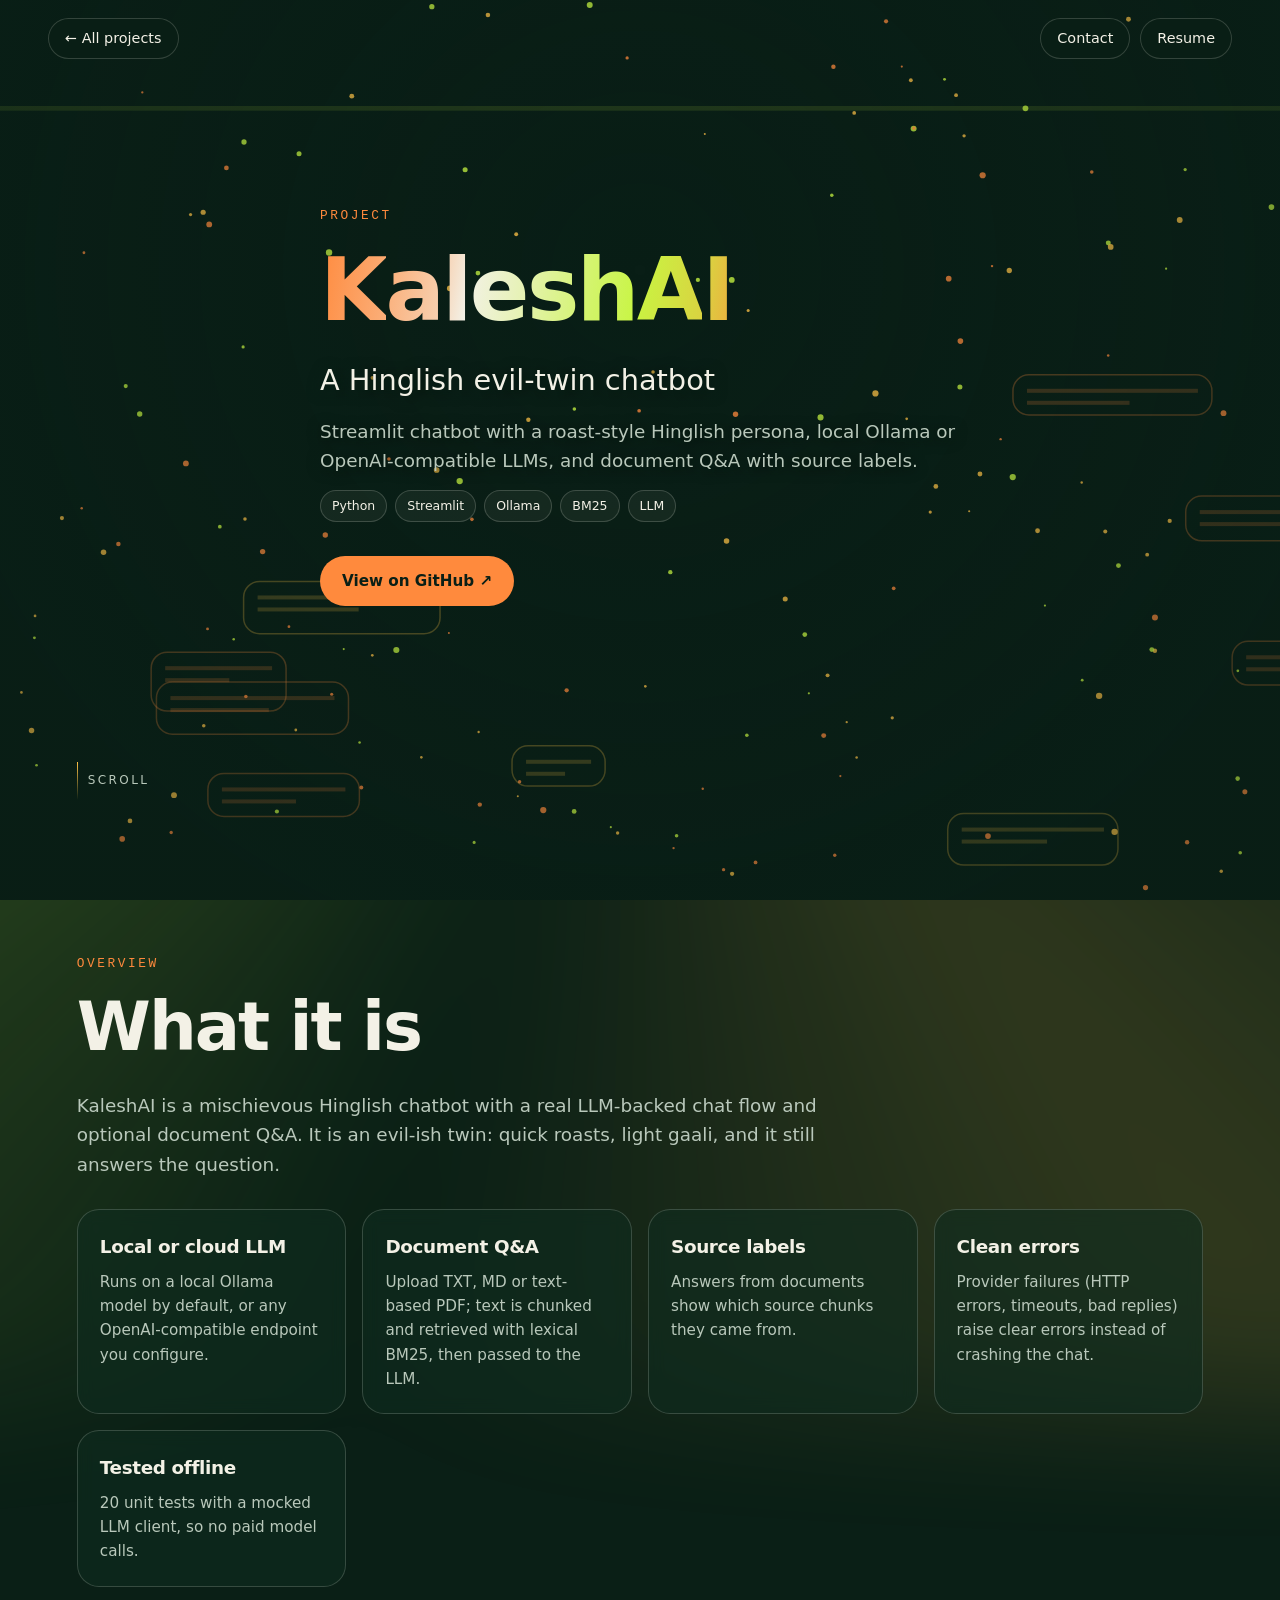
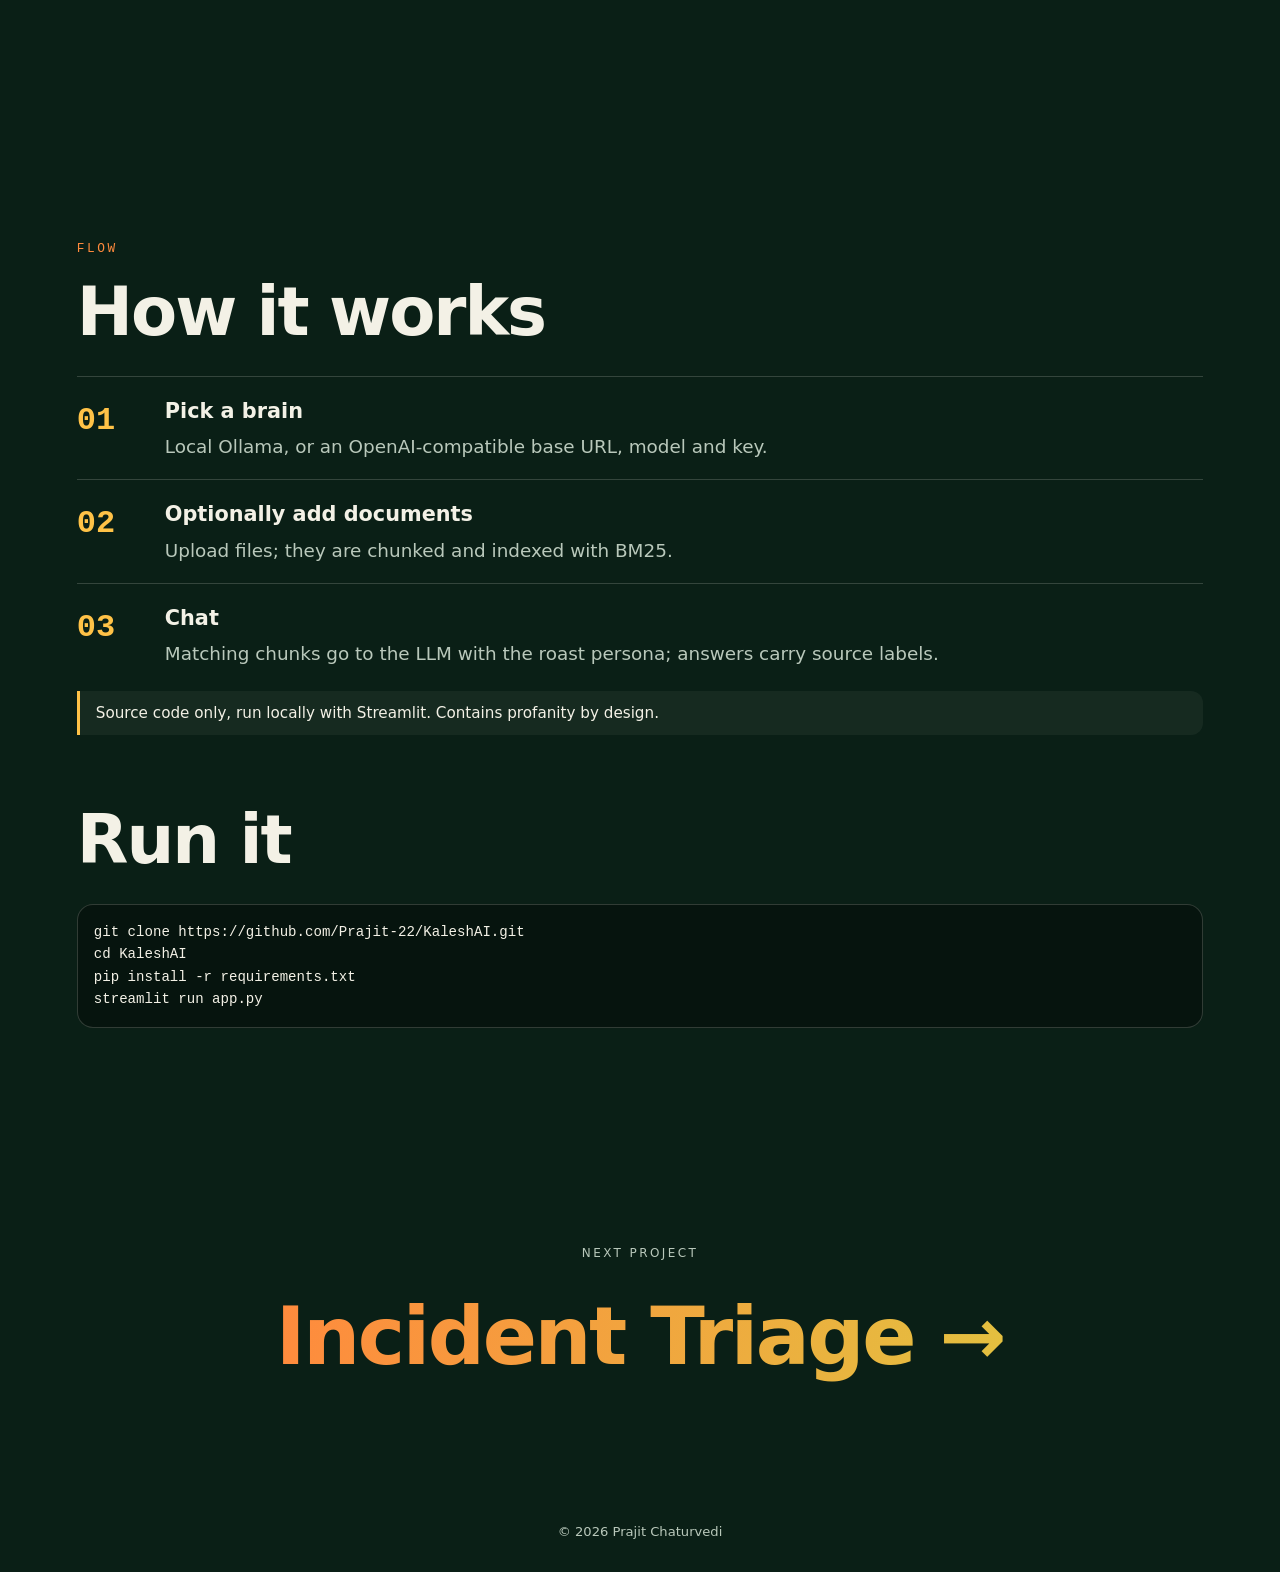
==== projects/kalesh.html @ 4cb47684 "Add portfolio site" ====
<!doctype html>
<html lang="en"><head><meta charset="utf-8"><meta name="viewport" content="width=device-width,initial-scale=1,viewport-fit=cover">
<title>KaleshAI · Prajit Chaturvedi</title><meta name="description" content="Streamlit chatbot with a roast-style Hinglish persona, local Ollama or OpenAI-compatible LLMs, and document Q&amp;A with source labels.">
<meta property="og:title" content="KaleshAI · Prajit Chaturvedi"><meta property="og:description" content="Streamlit chatbot with a roast-style Hinglish persona, local Ollama or OpenAI-compatible LLMs, and document Q&amp;A with source labels."><meta name="theme-color" content="#0a1f16">
<link rel="icon" href="data:image/svg+xml,%3Csvg xmlns='http://www.w3.org/2000/svg' viewBox='0 0 100 100'%3E%3Crect width='100' height='100' rx='24' fill='%230a1f16'/%3E%3Ctext x='50' y='68' font-size='56' font-family='sans-serif' font-weight='800' text-anchor='middle' fill='%23c8f542'%3EP%3C/text%3E%3C/svg%3E">
<link rel="stylesheet" href="../css/style.css"></head>
<body data-theme="kalesh"><canvas id="bg"></canvas><div class="conic"></div><div class="grain"></div><div class="progress"></div>
<a class="back" href="../index.html#projects">← All projects</a>
<div class="dnav"><a href="../index.html#contact">Contact</a><a href="../assets/Prajit-Chaturvedi-Resume.pdf" download="Prajit Chaturvedi Resume.pdf">Resume</a></div>
<section class="dhero"><div class="wrap"><div class="eyebrow">Project</div>
<h1 class="gs" data-split>KaleshAI</h1>
<p class="role" style="margin-top:20px;font-size:clamp(1.1rem,2.6vw,1.8rem);color:var(--fg)">A Hinglish evil-twin chatbot</p>
<p class="sub" style="max-width:640px;margin-top:14px">Streamlit chatbot with a roast-style Hinglish persona, local Ollama or OpenAI-compatible LLMs, and document Q&amp;A with source labels.</p>
<div class="chips"><span class="chip">Python</span><span class="chip">Streamlit</span><span class="chip">Ollama</span><span class="chip">BM25</span><span class="chip">LLM</span></div><div class="cta"><a class="btn primary" href="https://github.com/Prajit-22/KaleshAI" target="_blank" rel="noopener">View on GitHub ↗</a></div></div>
<div class="scrollhint"><i></i>scroll</div></section>
<section><div class="wrap"><div class="eyebrow reveal">Overview</div><h2 class="reveal">What it is</h2><p class="reveal" style="max-width:760px">KaleshAI is a mischievous Hinglish chatbot with a real LLM-backed chat flow and optional document Q&amp;A. It is an evil-ish twin: quick roasts, light gaali, and it still answers the question.</p>
<div class="facts"><div class="fact reveal" data-d="0.00"><h4>Local or cloud LLM</h4><p>Runs on a local Ollama model by default, or any OpenAI-compatible endpoint you configure.</p></div><div class="fact reveal" data-d="0.06"><h4>Document Q&amp;A</h4><p>Upload TXT, MD or text-based PDF; text is chunked and retrieved with lexical BM25, then passed to the LLM.</p></div><div class="fact reveal" data-d="0.12"><h4>Source labels</h4><p>Answers from documents show which source chunks they came from.</p></div><div class="fact reveal" data-d="0.18"><h4>Clean errors</h4><p>Provider failures (HTTP errors, timeouts, bad replies) raise clear errors instead of crashing the chat.</p></div><div class="fact reveal" data-d="0.24"><h4>Tested offline</h4><p>20 unit tests with a mocked LLM client, so no paid model calls.</p></div></div></div></section>
<section><div class="wrap"><div class="eyebrow reveal">Flow</div><h2 class="reveal">How it works</h2><div class="steps"><div class="step reveal"><div><h4>Pick a brain</h4><p>Local Ollama, or an OpenAI-compatible base URL, model and key.</p></div></div><div class="step reveal"><div><h4>Optionally add documents</h4><p>Upload files; they are chunked and indexed with BM25.</p></div></div><div class="step reveal"><div><h4>Chat</h4><p>Matching chunks go to the LLM with the roast persona; answers carry source labels.</p></div></div></div>
<div class="note reveal">Source code only, run locally with Streamlit. Contains profanity by design.</div><h2 class="reveal" style="margin-top:70px">Run it</h2><div class="demo reveal">git clone https://github.com/Prajit-22/KaleshAI.git
cd KaleshAI
pip install -r requirements.txt
streamlit run app.py</div></div></section>
<a class="nextp" href="triage.html"><small>Next project</small><b class="grad">Incident Triage →</b></a>
<footer>© <span id="yr"></span> Prajit Chaturvedi</footer>
<script src="../js/bg.js"></script><script src="../js/main.js"></script></body></html>
---- css/style.css ----
:root{--bg:#0a1f16;--fg:#f3f1e6;--mut:#b9c8bb;--a:#c8f542;--b:#f0d58a;--c:#6ee7a8;--line:rgba(243,241,230,.18);--card:rgba(15,45,32,.62);--accent:var(--a);--accent2:var(--b)}
*{box-sizing:border-box;margin:0;padding:0}
html{scroll-behavior:smooth;-webkit-text-size-adjust:100%}
body{background:var(--bg);color:var(--fg);font-family:Inter,ui-sans-serif,system-ui,-apple-system,"Segoe UI",Roboto,sans-serif;line-height:1.6;overflow-x:hidden}
a{color:inherit;text-decoration:none}
#bg{position:fixed;inset:0;width:100%;height:100%;z-index:-3;display:block}
.conic{position:fixed;left:50%;top:50%;width:150vmax;height:150vmax;margin:-75vmax 0 0 -75vmax;z-index:-4;opacity:.16;filter:blur(70px);will-change:transform;
 background:conic-gradient(from 0deg,var(--accent),transparent 25%,var(--accent2),transparent 55%,var(--c),transparent 80%,var(--accent))}
.grain{position:fixed;inset:0;z-index:-2;pointer-events:none;opacity:.5;background:radial-gradient(ellipse at 50% 30%,transparent 0,rgba(10,31,22,.55) 80%)}
.progress{position:fixed;top:0;left:0;height:3px;width:100%;transform-origin:0 50%;transform:scaleX(0);background:linear-gradient(90deg,var(--accent),var(--accent2));z-index:50}
nav{position:fixed;top:0;left:0;right:0;display:flex;justify-content:space-between;align-items:center;padding:18px clamp(18px,4vw,48px);z-index:40;backdrop-filter:blur(10px);background:linear-gradient(180deg,rgba(10,31,22,.7),transparent)}
nav .logo{font-weight:800;letter-spacing:-.02em}
nav .links{display:flex;gap:clamp(12px,2.2vw,28px);font-size:.9rem;color:var(--mut)}
nav .links a:hover{color:var(--fg)}
section{position:relative;padding:clamp(80px,14vh,160px) clamp(20px,6vw,96px)}
.wrap{max-width:1180px;margin:0 auto}
.eyebrow{font-family:ui-monospace,Menlo,Consolas,monospace;font-size:.8rem;letter-spacing:.2em;text-transform:uppercase;color:var(--accent);margin-bottom:18px}
h1,h2,h3{letter-spacing:-.03em;line-height:1.05}
h2{font-size:clamp(2rem,5.5vw,4.2rem);margin-bottom:28px}
p{color:var(--mut);font-size:clamp(1rem,1.5vw,1.15rem)}
.grad{background:linear-gradient(100deg,var(--accent),var(--c));-webkit-background-clip:text;background-clip:text;color:transparent;background-size:200% 100%}
.reveal{opacity:0;transform:translateY(40px);transition:opacity .9s cubic-bezier(.2,.7,.2,1),transform .9s cubic-bezier(.2,.7,.2,1)}
.reveal.in{opacity:1;transform:none}
.hero{min-height:100svh;display:flex;flex-direction:column;justify-content:center}
.hero h1{font-size:clamp(3rem,11.5vw,10rem);font-weight:900}
.hero h1 .ln{display:block;overflow:hidden;padding-bottom:.06em}
.hero h1 .ch{display:inline-block;transform:translateY(110%) rotate(8deg);animation:up 1s cubic-bezier(.2,.8,.2,1) forwards}
@keyframes up{to{transform:none}}
.hero .role{font-size:clamp(1.1rem,2.4vw,1.7rem);margin-top:22px;color:var(--fg)}
.hero .sub{max-width:620px;margin-top:14px}
.cta{display:flex;flex-wrap:wrap;gap:12px;margin-top:34px}
.btn{display:inline-flex;align-items:center;gap:8px;padding:13px 22px;border-radius:999px;border:1px solid var(--line);background:rgba(243,241,230,.05);font-weight:600;font-size:.95rem;transition:transform .25s,background .25s,border-color .25s;cursor:pointer;color:var(--fg);font-family:inherit}
.btn:hover{transform:translateY(-3px);border-color:var(--accent2);background:rgba(243,241,230,.12)}
.btn.primary{background:var(--accent);color:#0a1f16;border:0}
.scrollhint{position:absolute;bottom:28px;left:clamp(20px,6vw,96px);font-size:.75rem;letter-spacing:.2em;color:var(--mut);text-transform:uppercase;display:flex;gap:10px;align-items:center}
.scrollhint i{width:1px;height:38px;background:linear-gradient(var(--accent2),transparent);animation:drip 2s infinite}
@keyframes drip{0%{transform:scaleY(0);transform-origin:top}50%{transform:scaleY(1);transform-origin:top}51%{transform-origin:bottom}100%{transform:scaleY(0);transform-origin:bottom}}
.about-grid{display:grid;grid-template-columns:1.3fr 1fr;gap:clamp(24px,5vw,72px);align-items:start}
.about-grid p+p{margin-top:16px}
.stats{display:grid;grid-template-columns:1fr 1fr;gap:14px}
.stat{border:1px solid var(--line);background:var(--card);border-radius:20px;padding:22px;backdrop-filter:blur(8px)}
.stat b{display:block;font-size:2rem;letter-spacing:-.03em}
.stat span{font-size:.85rem;color:var(--mut)}
/* projects pinned */
.hpin{height:calc(var(--n,5)*85vh + 40vh);position:relative}
.hsticky{position:sticky;top:0;height:100vh;overflow:hidden;display:flex;flex-direction:column;justify-content:center}
.hhead{padding:0 clamp(20px,6vw,96px);margin-bottom:26px}
.hhead h2{margin-bottom:6px}
.htrack{display:flex;gap:24px;padding:0 clamp(20px,6vw,96px);will-change:transform}
.pcard{flex:0 0 min(78vw,520px);height:min(56vh,430px);border-radius:28px;border:1px solid var(--line);background:var(--card);backdrop-filter:blur(10px);padding:28px;display:flex;flex-direction:column;justify-content:space-between;position:relative;overflow:hidden;transition:border-color .3s,transform .3s}
.pcard:hover{border-color:var(--pc,var(--accent2));transform:translateY(-6px)}
.pcard::before{content:"";position:absolute;inset:-40%;background:radial-gradient(circle at 30% 20%,var(--pc,var(--accent)),transparent 45%);opacity:.22;transition:opacity .4s}
.pcard:hover::before{opacity:.45}
.pcard>*{position:relative}
.pcard .num{font-family:ui-monospace,monospace;color:var(--pc);font-size:.85rem}
.pcard h3{font-size:clamp(1.6rem,3vw,2.3rem);margin:8px 0 10px}
.pcard p{font-size:1rem}
.chips{display:flex;flex-wrap:wrap;gap:8px;margin-top:14px}
.chip{font-size:.78rem;padding:5px 11px;border-radius:999px;border:1px solid var(--line);color:var(--fg);background:rgba(243,241,230,.05)}
.pcard .open{font-weight:700;display:flex;align-items:center;gap:8px;margin-top:16px}
.more{margin-top:20px;padding:0 clamp(20px,6vw,96px);font-size:.9rem;color:var(--mut)}
.more a{color:var(--accent2);border-bottom:1px solid currentColor}
/* skills */
.skills{overflow:hidden;padding-left:0;padding-right:0}
.skills .wrap{padding:0 clamp(20px,6vw,96px)}
.mq{display:flex;gap:14px;width:max-content;margin:12px 0;will-change:transform}
.mq span{font-size:clamp(1.4rem,4.5vw,3.4rem);font-weight:800;letter-spacing:-.03em;padding:6px 26px;border:1px solid var(--line);border-radius:999px;white-space:nowrap;background:var(--card)}
.mq.alt span{color:transparent;-webkit-text-stroke:1px var(--fg)}
.skillgrid{display:grid;grid-template-columns:repeat(auto-fit,minmax(240px,1fr));gap:16px;margin-top:40px}
.sk{border:1px solid var(--line);border-radius:20px;padding:20px;background:var(--card);backdrop-filter:blur(8px)}
.sk h4{font-size:.8rem;letter-spacing:.15em;text-transform:uppercase;color:var(--accent2);margin-bottom:10px;font-family:ui-monospace,monospace}
.sk p{font-size:.95rem;color:var(--fg)}
/* timeline */
.tl{position:relative;padding-left:34px;margin-top:20px}
.tl .rail{position:absolute;left:6px;top:6px;bottom:6px;width:2px;background:var(--line)}
.tl .fill{position:absolute;left:6px;top:6px;width:2px;height:0;background:linear-gradient(var(--accent),var(--accent2))}
.job{position:relative;margin-bottom:46px}
.job::before{content:"";position:absolute;left:-34px;top:8px;width:14px;height:14px;border-radius:50%;background:var(--bg);border:2px solid var(--accent2);box-shadow:0 0 18px var(--accent2)}
.job .when{font-family:ui-monospace,monospace;font-size:.82rem;color:var(--accent2)}
.job h3{font-size:clamp(1.4rem,3vw,2.1rem);margin:4px 0}
.job ul{margin-top:12px;padding-left:18px;color:var(--mut)}
.job li{margin-bottom:8px;font-size:1.02rem}
.certs{display:grid;grid-template-columns:repeat(auto-fit,minmax(260px,1fr));gap:14px;margin-top:30px}
.cert{border:1px solid var(--line);border-radius:18px;padding:16px 18px;background:var(--card)}
.cert b{display:block;font-size:.98rem}.cert span{font-size:.82rem;color:var(--mut)}
/* contact */
.contact{text-align:center;min-height:90vh;display:flex;flex-direction:column;justify-content:center;align-items:center}
.contact .mail{font-size:clamp(1.3rem,5vw,3.6rem);font-weight:800;letter-spacing:-.03em;word-break:break-all;display:inline-block;transition:transform .2s}
.contact .row{display:flex;flex-wrap:wrap;gap:12px;justify-content:center;margin-top:30px}
footer{padding:30px;text-align:center;color:var(--mut);font-size:.82rem}
/* detail pages */
.dhero{min-height:92svh;display:flex;flex-direction:column;justify-content:center;padding-top:110px}
.dhero h1{font-size:clamp(2.6rem,9vw,7.5rem);font-weight:900}
.back{position:fixed;top:18px;left:clamp(18px,4vw,48px);z-index:45;font-size:.9rem;padding:8px 16px;border-radius:999px;border:1px solid var(--line);background:rgba(10,31,22,.92);backdrop-filter:blur(10px)}
.dnav{position:fixed;top:18px;right:clamp(18px,4vw,48px);z-index:45;display:flex;gap:10px}
.dnav a{font-size:.9rem;padding:8px 16px;border-radius:999px;border:1px solid var(--line);background:rgba(10,31,22,.92);backdrop-filter:blur(10px)}
.facts{display:grid;grid-template-columns:repeat(auto-fit,minmax(230px,1fr));gap:16px;margin-top:30px}
.fact{border:1px solid var(--line);border-radius:22px;padding:22px;background:var(--card);backdrop-filter:blur(8px)}
.fact h4{font-size:1.15rem;margin-bottom:8px;letter-spacing:-.02em}
.fact p{font-size:.95rem}
.steps{counter-reset:s;display:grid;gap:18px;margin-top:20px}
.step{display:grid;grid-template-columns:70px 1fr;gap:18px;align-items:start;border-top:1px solid var(--line);padding-top:18px}
.step::before{counter-increment:s;content:"0" counter(s);font-family:ui-monospace,monospace;font-size:2rem;color:var(--accent2);font-weight:700}
.step h4{font-size:1.3rem;margin-bottom:4px}
.note{border-left:3px solid var(--accent2);padding:10px 16px;background:rgba(243,241,230,.05);border-radius:0 12px 12px 0;margin-top:22px;font-size:.95rem;color:var(--fg)}
.nextp{display:block;text-align:center;padding:90px 20px}
.nextp small{display:block;color:var(--mut);letter-spacing:.2em;text-transform:uppercase;font-size:.75rem;margin-bottom:10px}
.nextp b{font-size:clamp(2rem,7vw,5rem);letter-spacing:-.03em}
.demo{margin-top:24px;font-family:ui-monospace,Menlo,monospace;font-size:.88rem;border:1px solid var(--line);border-radius:16px;padding:16px;background:rgba(0,0,0,.35);color:var(--fg);overflow:auto;white-space:pre}
@media(max-width:820px){
 nav .links{display:none}
 .about-grid{grid-template-columns:1fr}
 .hpin{height:auto}
 .hsticky{position:static;height:auto;overflow:visible}
 .htrack{flex-direction:column;transform:none!important}
 .pcard{flex:none;height:auto;min-height:300px;gap:18px}
 .step{grid-template-columns:48px 1fr}
 .dnav{display:none}
}
@media(prefers-reduced-motion:reduce){.reveal{opacity:1;transform:none;transition:none}.hero h1 .ch{animation:none;transform:none}.conic{display:none}}

.gs .ch{background:linear-gradient(100deg,var(--accent),var(--fg),var(--c),var(--accent));background-size:1000% 100%;-webkit-background-clip:text;background-clip:text;color:transparent}
.dhero h1{overflow-wrap:anywhere;font-size:clamp(2.4rem,8vw,6.5rem)}
.hero h1 .ln{white-space:nowrap}
@media(max-width:820px){.dhero h1 .ln{white-space:normal}.hero h1{font-size:clamp(2.6rem,15vw,5rem)}}
.stat b{font-size:clamp(1.4rem,5vw,2rem)}
.dhero p{text-shadow:0 2px 14px rgba(10,31,22,.95)}
.dhero h1{overflow-wrap:break-word;font-size:clamp(2.2rem,7vw,5.5rem)}.dhero h1 .ln{white-space:normal}
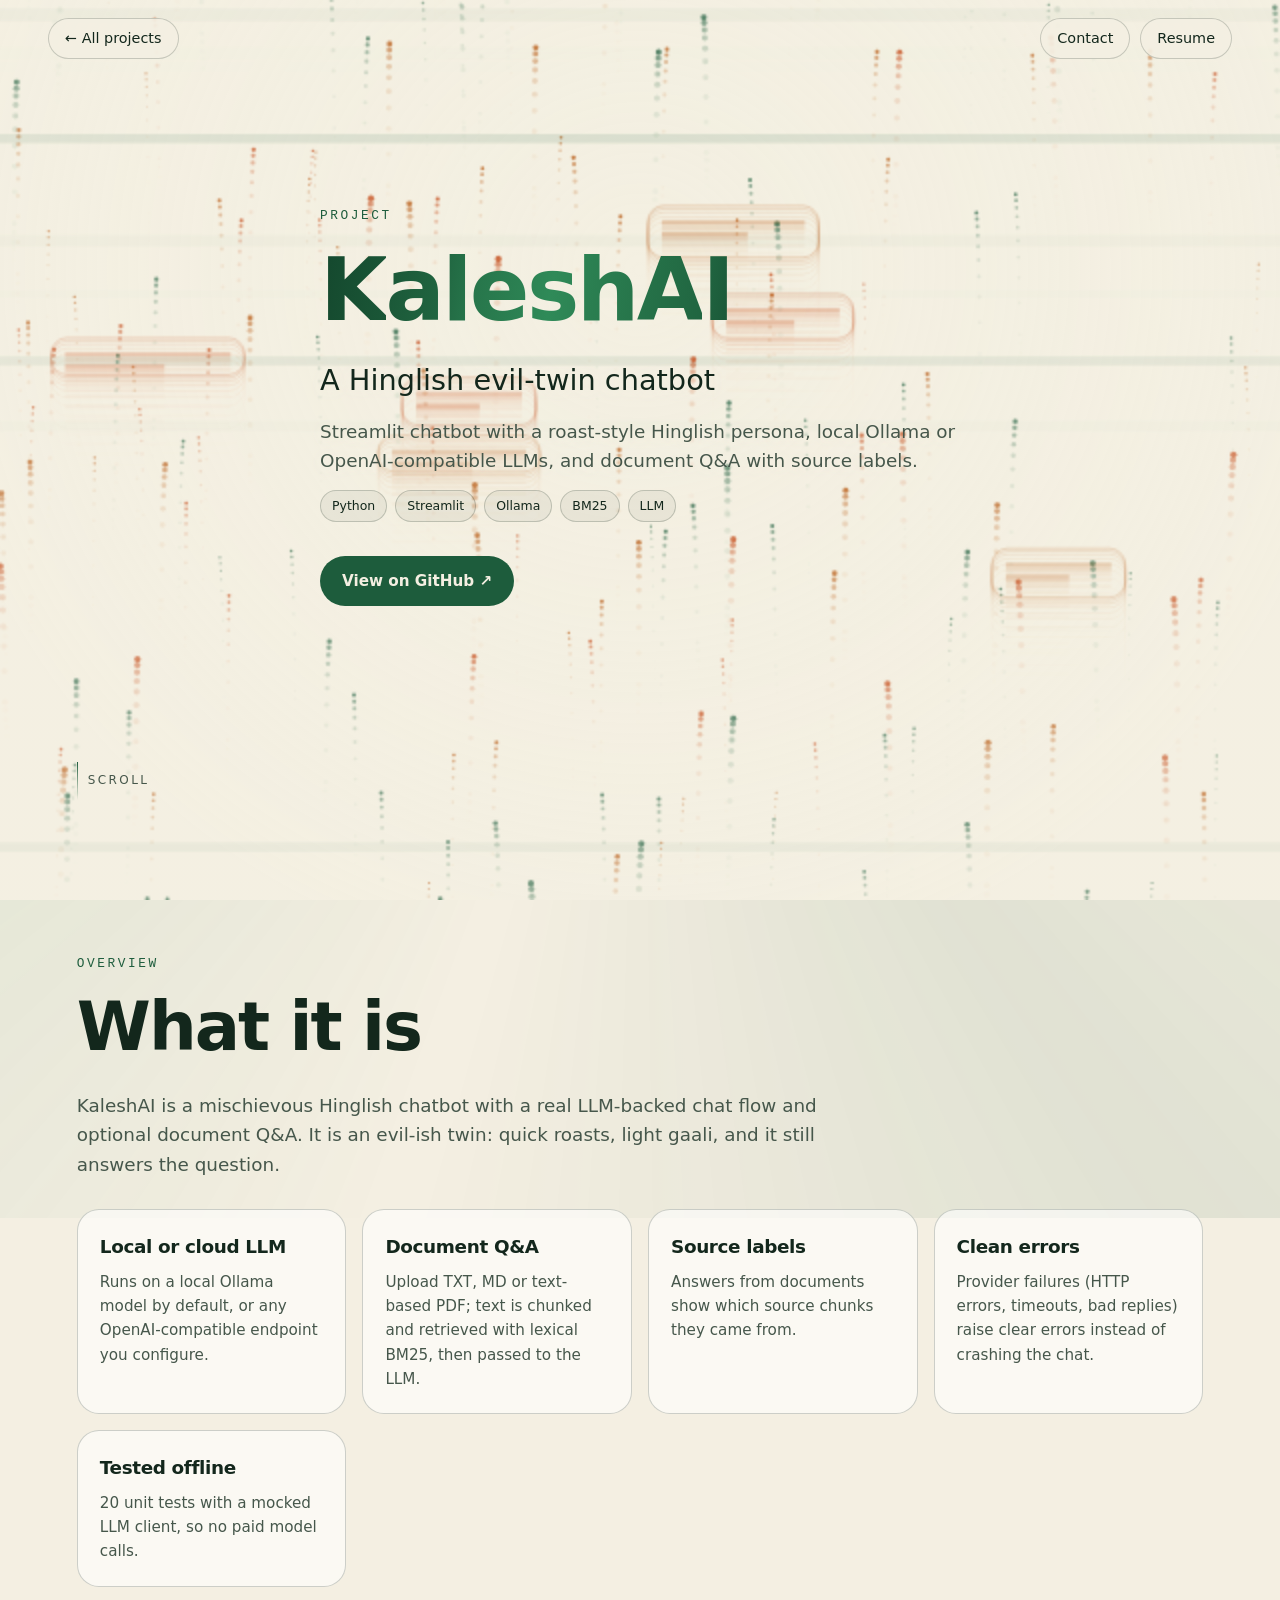
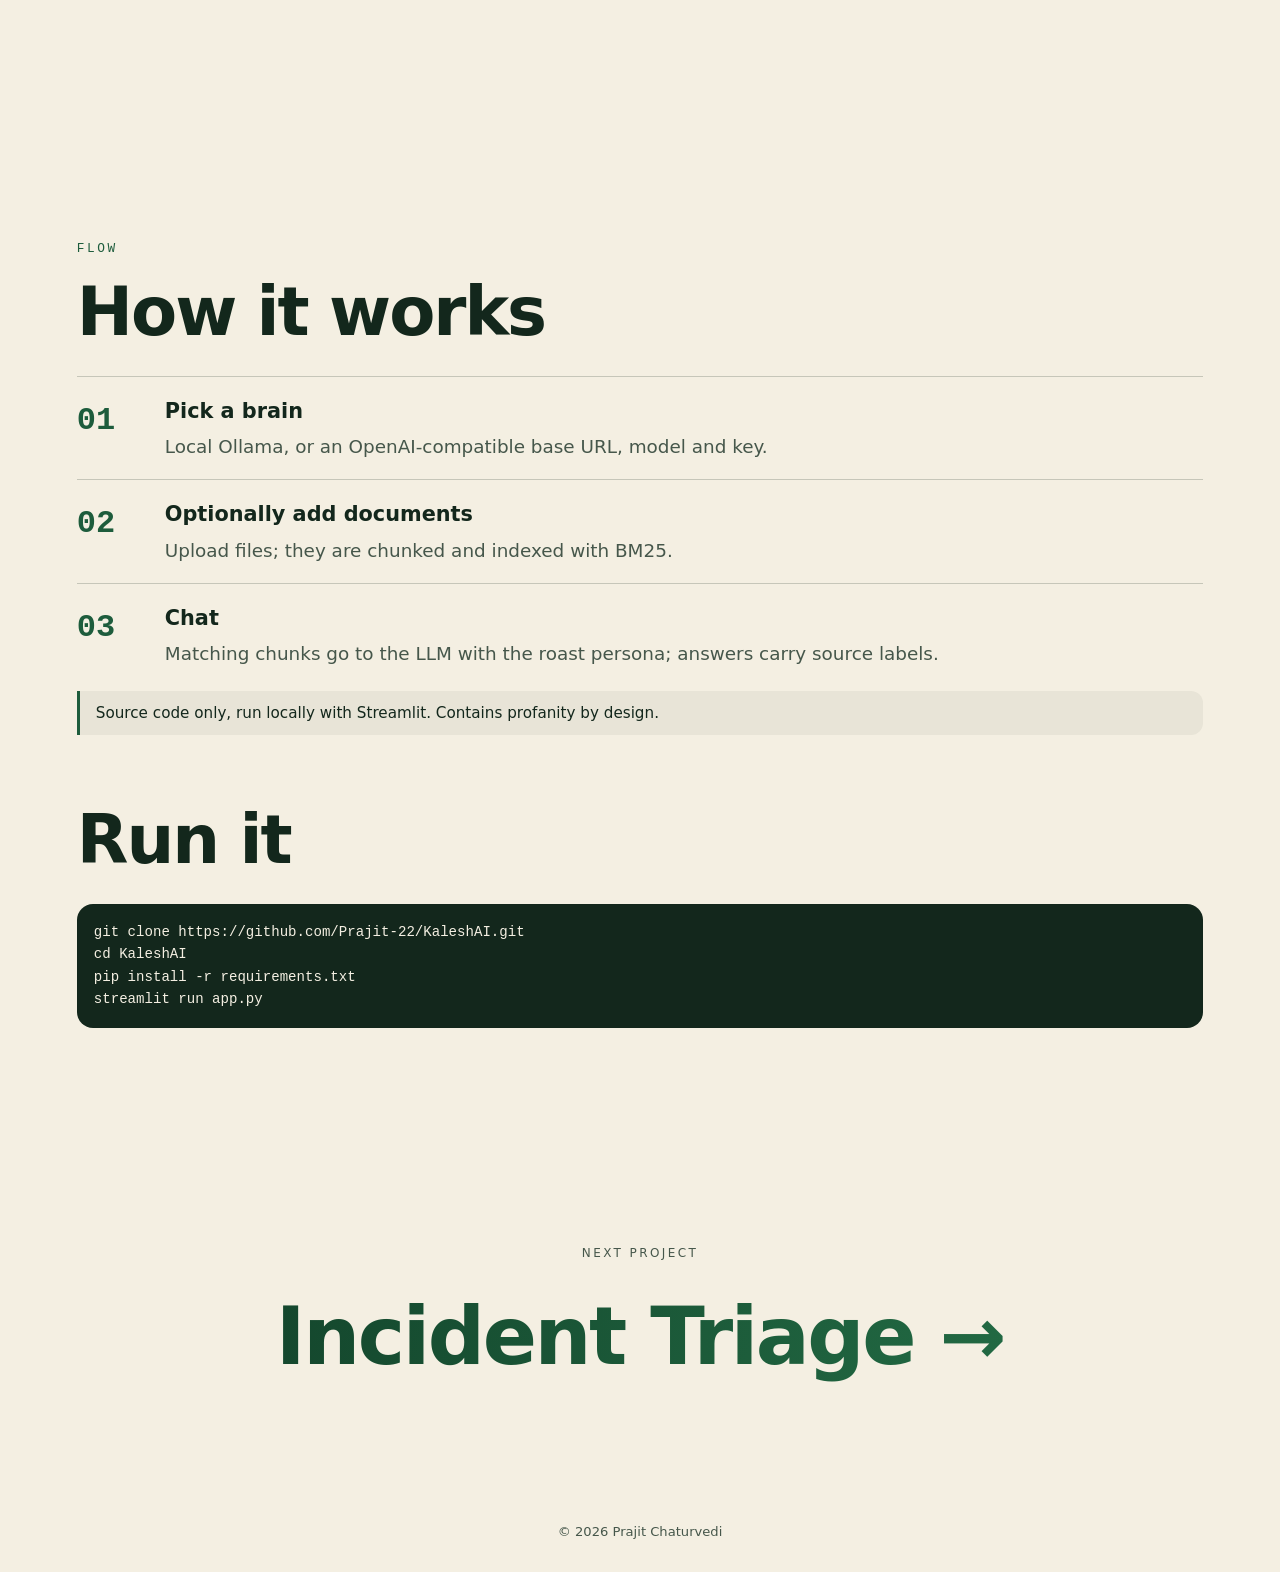
==== commit 4ed082a4: "Cream theme, vertical projects grid, lighter canvas, wheel inertia" ====
--- a/projects/kalesh.html
+++ b/projects/kalesh.html
@@ -1,8 +1,8 @@
 <!doctype html>
 <html lang="en"><head><meta charset="utf-8"><meta name="viewport" content="width=device-width,initial-scale=1,viewport-fit=cover">
 <title>KaleshAI · Prajit Chaturvedi</title><meta name="description" content="Streamlit chatbot with a roast-style Hinglish persona, local Ollama or OpenAI-compatible LLMs, and document Q&amp;A with source labels.">
-<meta property="og:title" content="KaleshAI · Prajit Chaturvedi"><meta property="og:description" content="Streamlit chatbot with a roast-style Hinglish persona, local Ollama or OpenAI-compatible LLMs, and document Q&amp;A with source labels."><meta name="theme-color" content="#0a1f16">
-<link rel="icon" href="data:image/svg+xml,%3Csvg xmlns='http://www.w3.org/2000/svg' viewBox='0 0 100 100'%3E%3Crect width='100' height='100' rx='24' fill='%230a1f16'/%3E%3Ctext x='50' y='68' font-size='56' font-family='sans-serif' font-weight='800' text-anchor='middle' fill='%23c8f542'%3EP%3C/text%3E%3C/svg%3E">
+<meta property="og:title" content="KaleshAI · Prajit Chaturvedi"><meta property="og:description" content="Streamlit chatbot with a roast-style Hinglish persona, local Ollama or OpenAI-compatible LLMs, and document Q&amp;A with source labels."><meta name="theme-color" content="#f4efe2">
+<link rel="icon" href="data:image/svg+xml,%3Csvg xmlns='http://www.w3.org/2000/svg' viewBox='0 0 100 100'%3E%3Crect width='100' height='100' rx='24' fill='%23f4efe2'/%3E%3Ctext x='50' y='68' font-size='56' font-family='sans-serif' font-weight='800' text-anchor='middle' fill='%231d5c3c'%3EP%3C/text%3E%3C/svg%3E">
 <link rel="stylesheet" href="../css/style.css"></head>
 <body data-theme="kalesh"><canvas id="bg"></canvas><div class="conic"></div><div class="grain"></div><div class="progress"></div>
 <a class="back" href="../index.html#projects">← All projects</a>
--- a/css/style.css
+++ b/css/style.css
@@ -1,14 +1,14 @@
-:root{--bg:#0a1f16;--fg:#f3f1e6;--mut:#b9c8bb;--a:#c8f542;--b:#f0d58a;--c:#6ee7a8;--line:rgba(243,241,230,.18);--card:rgba(15,45,32,.62);--accent:var(--a);--accent2:var(--b)}
+:root{--bg:#f4efe2;--fg:#13271c;--mut:#46574b;--a:#1d5c3c;--b:#1d5c3c;--c:#3f8f5f;--line:rgba(19,39,28,.2);--card:rgba(255,255,255,.6);--accent:var(--a);--accent2:var(--b)}
 *{box-sizing:border-box;margin:0;padding:0}
 html{scroll-behavior:smooth;-webkit-text-size-adjust:100%}
 body{background:var(--bg);color:var(--fg);font-family:Inter,ui-sans-serif,system-ui,-apple-system,"Segoe UI",Roboto,sans-serif;line-height:1.6;overflow-x:hidden}
 a{color:inherit;text-decoration:none}
 #bg{position:fixed;inset:0;width:100%;height:100%;z-index:-3;display:block}
-.conic{position:fixed;left:50%;top:50%;width:150vmax;height:150vmax;margin:-75vmax 0 0 -75vmax;z-index:-4;opacity:.16;filter:blur(70px);will-change:transform;
+.conic{position:fixed;left:50%;top:50%;width:120vmax;height:120vmax;margin:-60vmax 0 0 -60vmax;z-index:-4;opacity:.09;will-change:transform;
  background:conic-gradient(from 0deg,var(--accent),transparent 25%,var(--accent2),transparent 55%,var(--c),transparent 80%,var(--accent))}
-.grain{position:fixed;inset:0;z-index:-2;pointer-events:none;opacity:.5;background:radial-gradient(ellipse at 50% 30%,transparent 0,rgba(10,31,22,.55) 80%)}
+.grain{position:fixed;inset:0;z-index:-2;pointer-events:none;opacity:.5;background:radial-gradient(ellipse at 50% 30%,transparent 0,rgba(244,239,226,.55) 80%)}
 .progress{position:fixed;top:0;left:0;height:3px;width:100%;transform-origin:0 50%;transform:scaleX(0);background:linear-gradient(90deg,var(--accent),var(--accent2));z-index:50}
-nav{position:fixed;top:0;left:0;right:0;display:flex;justify-content:space-between;align-items:center;padding:18px clamp(18px,4vw,48px);z-index:40;backdrop-filter:blur(10px);background:linear-gradient(180deg,rgba(10,31,22,.7),transparent)}
+nav{position:fixed;top:0;left:0;right:0;display:flex;justify-content:space-between;align-items:center;padding:18px clamp(18px,4vw,48px);z-index:40;background:linear-gradient(180deg,rgba(244,239,226,.7),transparent)}
 nav .logo{font-weight:800;letter-spacing:-.02em}
 nav .links{display:flex;gap:clamp(12px,2.2vw,28px);font-size:.9rem;color:var(--mut)}
 nav .links a:hover{color:var(--fg)}
@@ -18,7 +18,7 @@
 h1,h2,h3{letter-spacing:-.03em;line-height:1.05}
 h2{font-size:clamp(2rem,5.5vw,4.2rem);margin-bottom:28px}
 p{color:var(--mut);font-size:clamp(1rem,1.5vw,1.15rem)}
-.grad{background:linear-gradient(100deg,var(--accent),var(--c));-webkit-background-clip:text;background-clip:text;color:transparent;background-size:200% 100%}
+.grad{background:linear-gradient(100deg,#14472d,#2f8a58);-webkit-background-clip:text;background-clip:text;color:transparent;background-size:200% 100%}
 .reveal{opacity:0;transform:translateY(40px);transition:opacity .9s cubic-bezier(.2,.7,.2,1),transform .9s cubic-bezier(.2,.7,.2,1)}
 .reveal.in{opacity:1;transform:none}
 .hero{min-height:100svh;display:flex;flex-direction:column;justify-content:center}
@@ -29,37 +29,32 @@
 .hero .role{font-size:clamp(1.1rem,2.4vw,1.7rem);margin-top:22px;color:var(--fg)}
 .hero .sub{max-width:620px;margin-top:14px}
 .cta{display:flex;flex-wrap:wrap;gap:12px;margin-top:34px}
-.btn{display:inline-flex;align-items:center;gap:8px;padding:13px 22px;border-radius:999px;border:1px solid var(--line);background:rgba(243,241,230,.05);font-weight:600;font-size:.95rem;transition:transform .25s,background .25s,border-color .25s;cursor:pointer;color:var(--fg);font-family:inherit}
-.btn:hover{transform:translateY(-3px);border-color:var(--accent2);background:rgba(243,241,230,.12)}
-.btn.primary{background:var(--accent);color:#0a1f16;border:0}
+.btn{display:inline-flex;align-items:center;gap:8px;padding:13px 22px;border-radius:999px;border:1px solid var(--line);background:rgba(19,39,28,.05);font-weight:600;font-size:.95rem;transition:transform .25s,background .25s,border-color .25s;cursor:pointer;color:var(--fg);font-family:inherit}
+.btn:hover{transform:translateY(-3px);border-color:var(--accent2);background:rgba(19,39,28,.09)}
+.btn.primary{background:var(--accent);color:#f4efe2;border:0}
 .scrollhint{position:absolute;bottom:28px;left:clamp(20px,6vw,96px);font-size:.75rem;letter-spacing:.2em;color:var(--mut);text-transform:uppercase;display:flex;gap:10px;align-items:center}
 .scrollhint i{width:1px;height:38px;background:linear-gradient(var(--accent2),transparent);animation:drip 2s infinite}
 @keyframes drip{0%{transform:scaleY(0);transform-origin:top}50%{transform:scaleY(1);transform-origin:top}51%{transform-origin:bottom}100%{transform:scaleY(0);transform-origin:bottom}}
 .about-grid{display:grid;grid-template-columns:1.3fr 1fr;gap:clamp(24px,5vw,72px);align-items:start}
 .about-grid p+p{margin-top:16px}
 .stats{display:grid;grid-template-columns:1fr 1fr;gap:14px}
-.stat{border:1px solid var(--line);background:var(--card);border-radius:20px;padding:22px;backdrop-filter:blur(8px)}
+.stat{border:1px solid var(--line);background:var(--card);border-radius:20px;padding:22px;}
 .stat b{display:block;font-size:2rem;letter-spacing:-.03em}
 .stat span{font-size:.85rem;color:var(--mut)}
-/* projects pinned */
-.hpin{height:calc(var(--n,5)*85vh + 40vh);position:relative}
-.hsticky{position:sticky;top:0;height:100vh;overflow:hidden;display:flex;flex-direction:column;justify-content:center}
-.hhead{padding:0 clamp(20px,6vw,96px);margin-bottom:26px}
-.hhead h2{margin-bottom:6px}
-.htrack{display:flex;gap:24px;padding:0 clamp(20px,6vw,96px);will-change:transform}
-.pcard{flex:0 0 min(78vw,520px);height:min(56vh,430px);border-radius:28px;border:1px solid var(--line);background:var(--card);backdrop-filter:blur(10px);padding:28px;display:flex;flex-direction:column;justify-content:space-between;position:relative;overflow:hidden;transition:border-color .3s,transform .3s}
-.pcard:hover{border-color:var(--pc,var(--accent2));transform:translateY(-6px)}
-.pcard::before{content:"";position:absolute;inset:-40%;background:radial-gradient(circle at 30% 20%,var(--pc,var(--accent)),transparent 45%);opacity:.22;transition:opacity .4s}
-.pcard:hover::before{opacity:.45}
-.pcard>*{position:relative}
-.pcard .num{font-family:ui-monospace,monospace;color:var(--pc);font-size:.85rem}
+.pgrid{display:grid;grid-template-columns:repeat(2,1fr);gap:22px;margin-top:30px}
+.pcard{min-height:320px;border-radius:28px;border:1px solid var(--line);background:var(--card);padding:28px;display:flex;flex-direction:column;justify-content:space-between;position:relative;overflow:hidden;transition:border-color .3s,transform .3s}
+.pcard:hover{border-color:var(--pc,var(--accent));transform:translateY(-4px)}
+.pcard::before{content:"";position:absolute;inset:-40%;background:radial-gradient(circle at 30% 20%,var(--pc,var(--accent)),transparent 45%);opacity:.16;transition:opacity .4s}
+.pcard:hover::before{opacity:.3}
+.pcard>*{position:relative}.pcard{text-decoration:none}
+.pcard .num{font-family:ui-monospace,monospace;color:var(--accent);font-size:.85rem}
 .pcard h3{font-size:clamp(1.6rem,3vw,2.3rem);margin:8px 0 10px}
 .pcard p{font-size:1rem}
 .chips{display:flex;flex-wrap:wrap;gap:8px;margin-top:14px}
-.chip{font-size:.78rem;padding:5px 11px;border-radius:999px;border:1px solid var(--line);color:var(--fg);background:rgba(243,241,230,.05)}
+.chip{font-size:.78rem;padding:5px 11px;border-radius:999px;border:1px solid var(--line);color:var(--fg);background:rgba(19,39,28,.05)}
 .pcard .open{font-weight:700;display:flex;align-items:center;gap:8px;margin-top:16px}
-.more{margin-top:20px;padding:0 clamp(20px,6vw,96px);font-size:.9rem;color:var(--mut)}
-.more a{color:var(--accent2);border-bottom:1px solid currentColor}
+.more{margin-top:26px;font-size:.95rem;color:var(--mut)}
+.more a{color:var(--accent);border-bottom:1px solid currentColor}
 /* skills */
 .skills{overflow:hidden;padding-left:0;padding-right:0}
 .skills .wrap{padding:0 clamp(20px,6vw,96px)}
@@ -67,15 +62,15 @@
 .mq span{font-size:clamp(1.4rem,4.5vw,3.4rem);font-weight:800;letter-spacing:-.03em;padding:6px 26px;border:1px solid var(--line);border-radius:999px;white-space:nowrap;background:var(--card)}
 .mq.alt span{color:transparent;-webkit-text-stroke:1px var(--fg)}
 .skillgrid{display:grid;grid-template-columns:repeat(auto-fit,minmax(240px,1fr));gap:16px;margin-top:40px}
-.sk{border:1px solid var(--line);border-radius:20px;padding:20px;background:var(--card);backdrop-filter:blur(8px)}
-.sk h4{font-size:.8rem;letter-spacing:.15em;text-transform:uppercase;color:var(--accent2);margin-bottom:10px;font-family:ui-monospace,monospace}
+.sk{border:1px solid var(--line);border-radius:20px;padding:20px;background:var(--card);}
+.sk h4{font-size:.8rem;letter-spacing:.15em;text-transform:uppercase;color:var(--accent);margin-bottom:10px;font-family:ui-monospace,monospace}
 .sk p{font-size:.95rem;color:var(--fg)}
 /* timeline */
 .tl{position:relative;padding-left:34px;margin-top:20px}
 .tl .rail{position:absolute;left:6px;top:6px;bottom:6px;width:2px;background:var(--line)}
 .tl .fill{position:absolute;left:6px;top:6px;width:2px;height:0;background:linear-gradient(var(--accent),var(--accent2))}
 .job{position:relative;margin-bottom:46px}
-.job::before{content:"";position:absolute;left:-34px;top:8px;width:14px;height:14px;border-radius:50%;background:var(--bg);border:2px solid var(--accent2);box-shadow:0 0 18px var(--accent2)}
+.job::before{content:"";position:absolute;left:-34px;top:8px;width:14px;height:14px;border-radius:50%;background:var(--bg);border:2px solid var(--accent2);}
 .job .when{font-family:ui-monospace,monospace;font-size:.82rem;color:var(--accent2)}
 .job h3{font-size:clamp(1.4rem,3vw,2.1rem);margin:4px 0}
 .job ul{margin-top:12px;padding-left:18px;color:var(--mut)}
@@ -91,38 +86,38 @@
 /* detail pages */
 .dhero{min-height:92svh;display:flex;flex-direction:column;justify-content:center;padding-top:110px}
 .dhero h1{font-size:clamp(2.6rem,9vw,7.5rem);font-weight:900}
-.back{position:fixed;top:18px;left:clamp(18px,4vw,48px);z-index:45;font-size:.9rem;padding:8px 16px;border-radius:999px;border:1px solid var(--line);background:rgba(10,31,22,.92);backdrop-filter:blur(10px)}
+.back{position:fixed;top:18px;left:clamp(18px,4vw,48px);z-index:45;font-size:.9rem;padding:8px 16px;border-radius:999px;border:1px solid var(--line);background:rgba(244,239,226,.92);}
 .dnav{position:fixed;top:18px;right:clamp(18px,4vw,48px);z-index:45;display:flex;gap:10px}
-.dnav a{font-size:.9rem;padding:8px 16px;border-radius:999px;border:1px solid var(--line);background:rgba(10,31,22,.92);backdrop-filter:blur(10px)}
+.dnav a{font-size:.9rem;padding:8px 16px;border-radius:999px;border:1px solid var(--line);background:rgba(244,239,226,.92);}
 .facts{display:grid;grid-template-columns:repeat(auto-fit,minmax(230px,1fr));gap:16px;margin-top:30px}
-.fact{border:1px solid var(--line);border-radius:22px;padding:22px;background:var(--card);backdrop-filter:blur(8px)}
+.fact{border:1px solid var(--line);border-radius:22px;padding:22px;background:var(--card);}
 .fact h4{font-size:1.15rem;margin-bottom:8px;letter-spacing:-.02em}
 .fact p{font-size:.95rem}
 .steps{counter-reset:s;display:grid;gap:18px;margin-top:20px}
 .step{display:grid;grid-template-columns:70px 1fr;gap:18px;align-items:start;border-top:1px solid var(--line);padding-top:18px}
 .step::before{counter-increment:s;content:"0" counter(s);font-family:ui-monospace,monospace;font-size:2rem;color:var(--accent2);font-weight:700}
 .step h4{font-size:1.3rem;margin-bottom:4px}
-.note{border-left:3px solid var(--accent2);padding:10px 16px;background:rgba(243,241,230,.05);border-radius:0 12px 12px 0;margin-top:22px;font-size:.95rem;color:var(--fg)}
+.note{border-left:3px solid var(--accent2);padding:10px 16px;background:rgba(19,39,28,.05);border-radius:0 12px 12px 0;margin-top:22px;font-size:.95rem;color:var(--fg)}
 .nextp{display:block;text-align:center;padding:90px 20px}
 .nextp small{display:block;color:var(--mut);letter-spacing:.2em;text-transform:uppercase;font-size:.75rem;margin-bottom:10px}
 .nextp b{font-size:clamp(2rem,7vw,5rem);letter-spacing:-.03em}
-.demo{margin-top:24px;font-family:ui-monospace,Menlo,monospace;font-size:.88rem;border:1px solid var(--line);border-radius:16px;padding:16px;background:rgba(0,0,0,.35);color:var(--fg);overflow:auto;white-space:pre}
+.demo{margin-top:24px;font-family:ui-monospace,Menlo,monospace;font-size:.88rem;border:1px solid var(--line);border-radius:16px;padding:16px;background:#13271c;color:#f4efe2;overflow:auto;white-space:pre}
 @media(max-width:820px){
  nav .links{display:none}
  .about-grid{grid-template-columns:1fr}
- .hpin{height:auto}
- .hsticky{position:static;height:auto;overflow:visible}
- .htrack{flex-direction:column;transform:none!important}
- .pcard{flex:none;height:auto;min-height:300px;gap:18px}
+ .pgrid{grid-template-columns:1fr}
  .step{grid-template-columns:48px 1fr}
  .dnav{display:none}
 }
 @media(prefers-reduced-motion:reduce){.reveal{opacity:1;transform:none;transition:none}.hero h1 .ch{animation:none;transform:none}.conic{display:none}}
 
-.gs .ch{background:linear-gradient(100deg,var(--accent),var(--fg),var(--c),var(--accent));background-size:1000% 100%;-webkit-background-clip:text;background-clip:text;color:transparent}
+.gs .ch{background:linear-gradient(100deg,#14472d,#2f8a58,#14472d);background-size:1000% 100%;-webkit-background-clip:text;background-clip:text;color:transparent}
 .dhero h1{overflow-wrap:anywhere;font-size:clamp(2.4rem,8vw,6.5rem)}
 .hero h1 .ln{white-space:nowrap}
 @media(max-width:820px){.dhero h1 .ln{white-space:normal}.hero h1{font-size:clamp(2.6rem,15vw,5rem)}}
 .stat b{font-size:clamp(1.4rem,5vw,2rem)}
-.dhero p{text-shadow:0 2px 14px rgba(10,31,22,.95)}
+.dhero p{text-shadow:0 2px 14px rgba(244,239,226,.95)}
 .dhero h1{overflow-wrap:break-word;font-size:clamp(2.2rem,7vw,5.5rem)}.dhero h1 .ln{white-space:normal}
+
+.btn:hover{border-color:var(--accent)}.back,.dnav a{background:rgba(244,239,226,.92)}nav .links a:hover{color:var(--accent)}
+
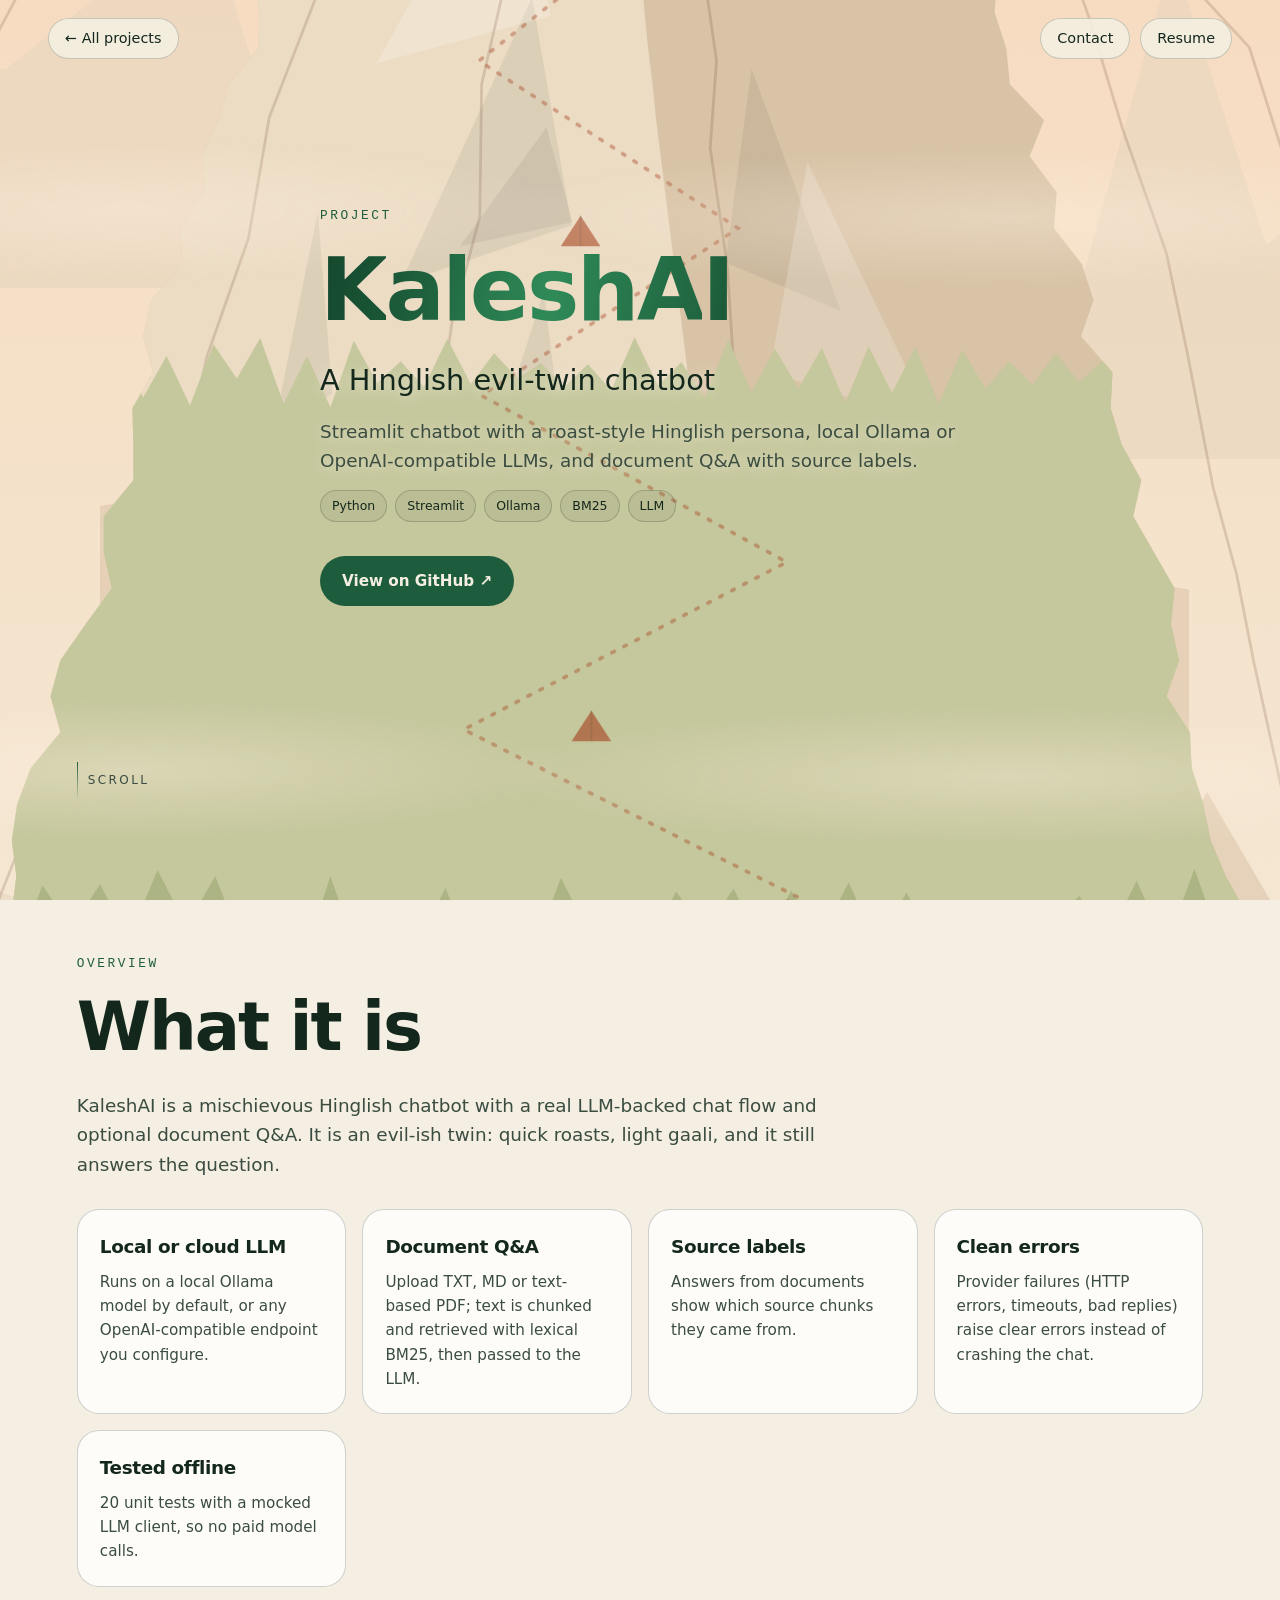
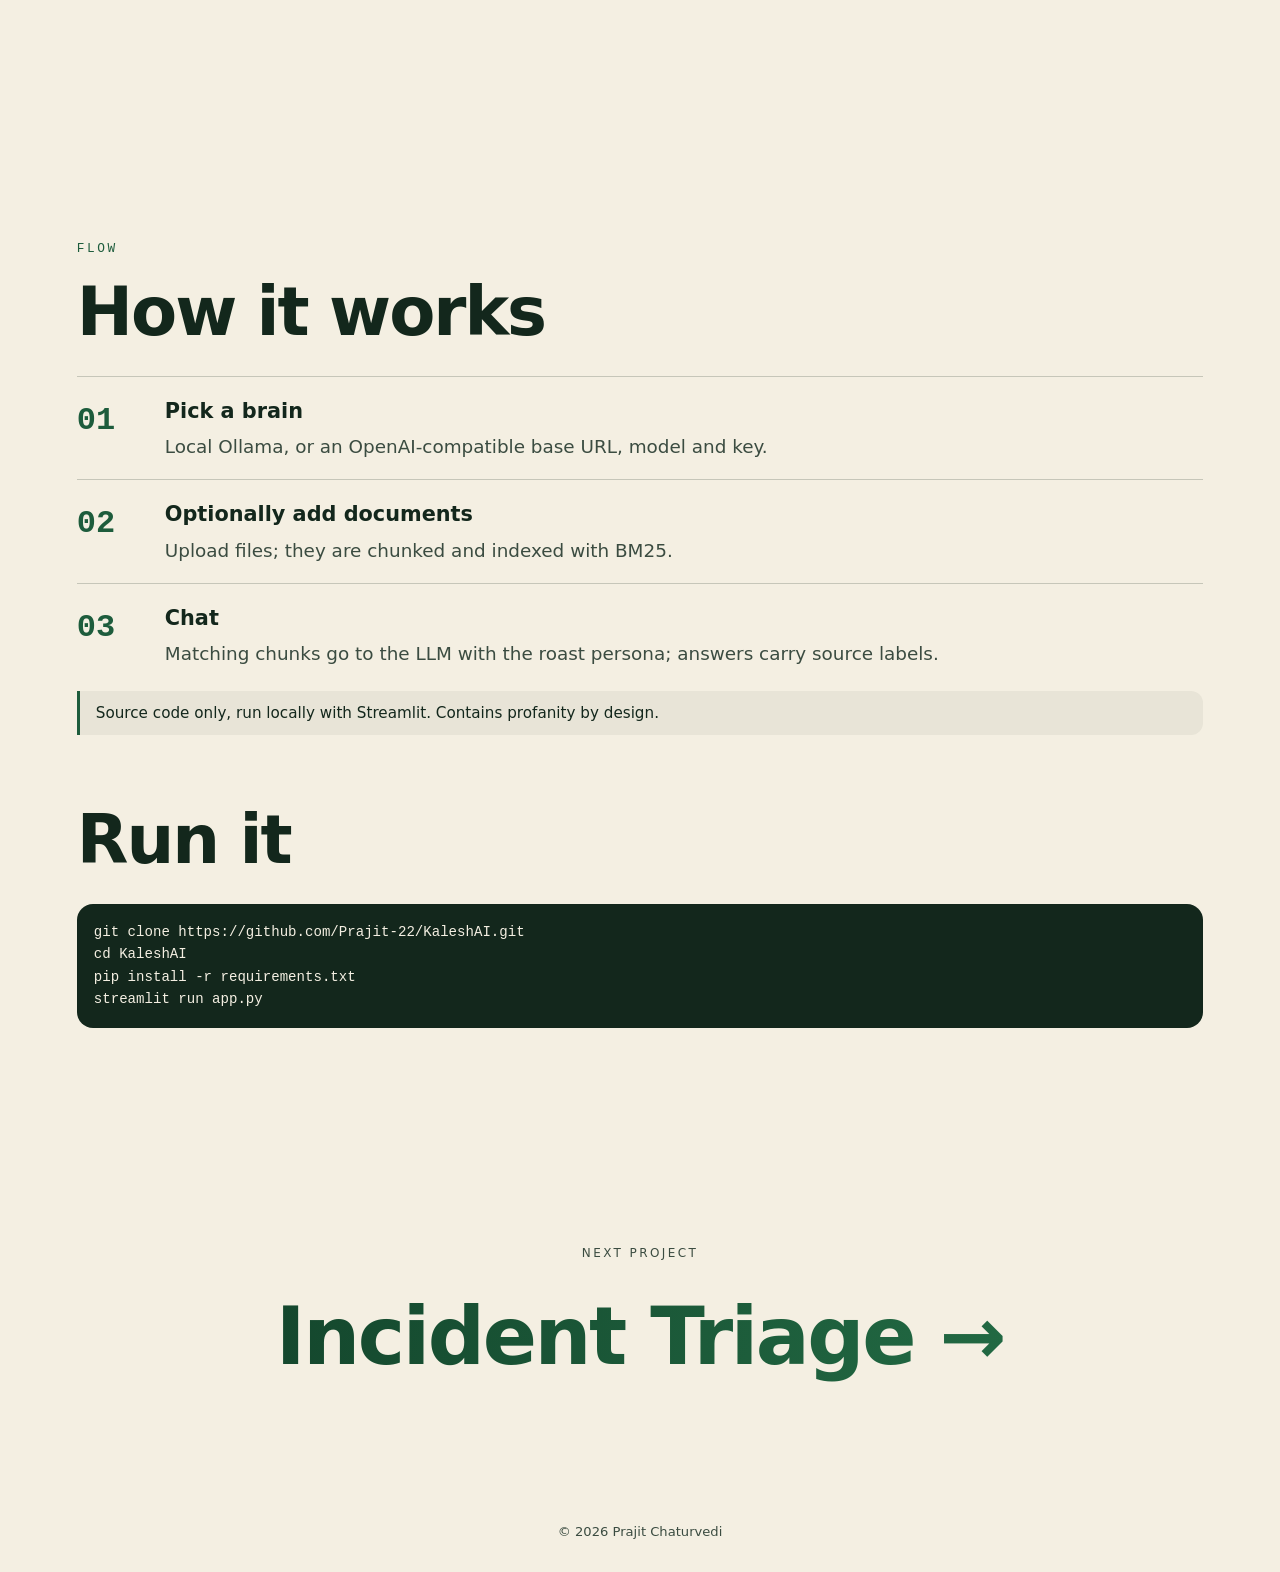
==== commit 94e763d6: "Mountain climb scene: altitude-themed sections, SVG/CSS only" ====
--- a/projects/kalesh.html
+++ b/projects/kalesh.html
@@ -4,7 +4,7 @@
 <meta property="og:title" content="KaleshAI · Prajit Chaturvedi"><meta property="og:description" content="Streamlit chatbot with a roast-style Hinglish persona, local Ollama or OpenAI-compatible LLMs, and document Q&amp;A with source labels."><meta name="theme-color" content="#f4efe2">
 <link rel="icon" href="data:image/svg+xml,%3Csvg xmlns='http://www.w3.org/2000/svg' viewBox='0 0 100 100'%3E%3Crect width='100' height='100' rx='24' fill='%23f4efe2'/%3E%3Ctext x='50' y='68' font-size='56' font-family='sans-serif' font-weight='800' text-anchor='middle' fill='%231d5c3c'%3EP%3C/text%3E%3C/svg%3E">
 <link rel="stylesheet" href="../css/style.css"></head>
-<body data-theme="kalesh"><canvas id="bg"></canvas><div class="conic"></div><div class="grain"></div><div class="progress"></div>
+<body data-theme="kalesh"><div id="scene" aria-hidden="true"></div><div class="progress"></div>
 <a class="back" href="../index.html#projects">← All projects</a>
 <div class="dnav"><a href="../index.html#contact">Contact</a><a href="../assets/Prajit-Chaturvedi-Resume.pdf" download="Prajit Chaturvedi Resume.pdf">Resume</a></div>
 <section class="dhero"><div class="wrap"><div class="eyebrow">Project</div>
@@ -22,4 +22,4 @@
 streamlit run app.py</div></div></section>
 <a class="nextp" href="triage.html"><small>Next project</small><b class="grad">Incident Triage →</b></a>
 <footer>© <span id="yr"></span> Prajit Chaturvedi</footer>
-<script src="../js/bg.js"></script><script src="../js/main.js"></script></body></html>+<script src="../js/scene.js"></script><script src="../js/main.js"></script></body></html>
--- a/css/style.css
+++ b/css/style.css
@@ -1,14 +1,10 @@
-:root{--bg:#f4efe2;--fg:#13271c;--mut:#46574b;--a:#1d5c3c;--b:#1d5c3c;--c:#3f8f5f;--line:rgba(19,39,28,.2);--card:rgba(255,255,255,.6);--accent:var(--a);--accent2:var(--b)}
+:root{--g1:#14472d;--g2:#2f8a58;--onacc:#f4efe2;--navbg:rgba(244,239,226,.88);--bg:#f4efe2;--fg:#13271c;--mut:#3b4c41;--a:#1d5c3c;--b:#1d5c3c;--c:#3f8f5f;--line:rgba(19,39,28,.2);--card:rgba(255,255,255,.8);--accent:var(--a);--accent2:var(--b)}
 *{box-sizing:border-box;margin:0;padding:0}
 html{scroll-behavior:smooth;-webkit-text-size-adjust:100%}
 body{background:var(--bg);color:var(--fg);font-family:Inter,ui-sans-serif,system-ui,-apple-system,"Segoe UI",Roboto,sans-serif;line-height:1.6;overflow-x:hidden}
 a{color:inherit;text-decoration:none}
-#bg{position:fixed;inset:0;width:100%;height:100%;z-index:-3;display:block}
-.conic{position:fixed;left:50%;top:50%;width:120vmax;height:120vmax;margin:-60vmax 0 0 -60vmax;z-index:-4;opacity:.09;will-change:transform;
- background:conic-gradient(from 0deg,var(--accent),transparent 25%,var(--accent2),transparent 55%,var(--c),transparent 80%,var(--accent))}
-.grain{position:fixed;inset:0;z-index:-2;pointer-events:none;opacity:.5;background:radial-gradient(ellipse at 50% 30%,transparent 0,rgba(244,239,226,.55) 80%)}
 .progress{position:fixed;top:0;left:0;height:3px;width:100%;transform-origin:0 50%;transform:scaleX(0);background:linear-gradient(90deg,var(--accent),var(--accent2));z-index:50}
-nav{position:fixed;top:0;left:0;right:0;display:flex;justify-content:space-between;align-items:center;padding:18px clamp(18px,4vw,48px);z-index:40;background:linear-gradient(180deg,rgba(244,239,226,.7),transparent)}
+nav{position:fixed;top:0;left:0;right:0;display:flex;justify-content:space-between;align-items:center;padding:18px clamp(18px,4vw,48px);z-index:40;background:linear-gradient(180deg,var(--navbg),transparent)}
 nav .logo{font-weight:800;letter-spacing:-.02em}
 nav .links{display:flex;gap:clamp(12px,2.2vw,28px);font-size:.9rem;color:var(--mut)}
 nav .links a:hover{color:var(--fg)}
@@ -18,7 +14,7 @@
 h1,h2,h3{letter-spacing:-.03em;line-height:1.05}
 h2{font-size:clamp(2rem,5.5vw,4.2rem);margin-bottom:28px}
 p{color:var(--mut);font-size:clamp(1rem,1.5vw,1.15rem)}
-.grad{background:linear-gradient(100deg,#14472d,#2f8a58);-webkit-background-clip:text;background-clip:text;color:transparent;background-size:200% 100%}
+.grad{background:linear-gradient(100deg,var(--g1),var(--g2));-webkit-background-clip:text;background-clip:text;color:transparent;background-size:200% 100%}
 .reveal{opacity:0;transform:translateY(40px);transition:opacity .9s cubic-bezier(.2,.7,.2,1),transform .9s cubic-bezier(.2,.7,.2,1)}
 .reveal.in{opacity:1;transform:none}
 .hero{min-height:100svh;display:flex;flex-direction:column;justify-content:center}
@@ -31,7 +27,7 @@
 .cta{display:flex;flex-wrap:wrap;gap:12px;margin-top:34px}
 .btn{display:inline-flex;align-items:center;gap:8px;padding:13px 22px;border-radius:999px;border:1px solid var(--line);background:rgba(19,39,28,.05);font-weight:600;font-size:.95rem;transition:transform .25s,background .25s,border-color .25s;cursor:pointer;color:var(--fg);font-family:inherit}
 .btn:hover{transform:translateY(-3px);border-color:var(--accent2);background:rgba(19,39,28,.09)}
-.btn.primary{background:var(--accent);color:#f4efe2;border:0}
+.btn.primary{background:var(--accent);color:var(--onacc);border:0}
 .scrollhint{position:absolute;bottom:28px;left:clamp(20px,6vw,96px);font-size:.75rem;letter-spacing:.2em;color:var(--mut);text-transform:uppercase;display:flex;gap:10px;align-items:center}
 .scrollhint i{width:1px;height:38px;background:linear-gradient(var(--accent2),transparent);animation:drip 2s infinite}
 @keyframes drip{0%{transform:scaleY(0);transform-origin:top}50%{transform:scaleY(1);transform-origin:top}51%{transform-origin:bottom}100%{transform:scaleY(0);transform-origin:bottom}}
@@ -60,7 +56,7 @@
 .skills .wrap{padding:0 clamp(20px,6vw,96px)}
 .mq{display:flex;gap:14px;width:max-content;margin:12px 0;will-change:transform}
 .mq span{font-size:clamp(1.4rem,4.5vw,3.4rem);font-weight:800;letter-spacing:-.03em;padding:6px 26px;border:1px solid var(--line);border-radius:999px;white-space:nowrap;background:var(--card)}
-.mq.alt span{color:transparent;-webkit-text-stroke:1px var(--fg)}
+.mq.alt span{color:var(--mut);opacity:.75}
 .skillgrid{display:grid;grid-template-columns:repeat(auto-fit,minmax(240px,1fr));gap:16px;margin-top:40px}
 .sk{border:1px solid var(--line);border-radius:20px;padding:20px;background:var(--card);}
 .sk h4{font-size:.8rem;letter-spacing:.15em;text-transform:uppercase;color:var(--accent);margin-bottom:10px;font-family:ui-monospace,monospace}
@@ -86,9 +82,9 @@
 /* detail pages */
 .dhero{min-height:92svh;display:flex;flex-direction:column;justify-content:center;padding-top:110px}
 .dhero h1{font-size:clamp(2.6rem,9vw,7.5rem);font-weight:900}
-.back{position:fixed;top:18px;left:clamp(18px,4vw,48px);z-index:45;font-size:.9rem;padding:8px 16px;border-radius:999px;border:1px solid var(--line);background:rgba(244,239,226,.92);}
+.back{position:fixed;top:18px;left:clamp(18px,4vw,48px);z-index:45;font-size:.9rem;padding:8px 16px;border-radius:999px;border:1px solid var(--line);background:var(--navbg);}
 .dnav{position:fixed;top:18px;right:clamp(18px,4vw,48px);z-index:45;display:flex;gap:10px}
-.dnav a{font-size:.9rem;padding:8px 16px;border-radius:999px;border:1px solid var(--line);background:rgba(244,239,226,.92);}
+.dnav a{font-size:.9rem;padding:8px 16px;border-radius:999px;border:1px solid var(--line);background:var(--navbg);}
 .facts{display:grid;grid-template-columns:repeat(auto-fit,minmax(230px,1fr));gap:16px;margin-top:30px}
 .fact{border:1px solid var(--line);border-radius:22px;padding:22px;background:var(--card);}
 .fact h4{font-size:1.15rem;margin-bottom:8px;letter-spacing:-.02em}
@@ -111,13 +107,40 @@
 }
 @media(prefers-reduced-motion:reduce){.reveal{opacity:1;transform:none;transition:none}.hero h1 .ch{animation:none;transform:none}.conic{display:none}}
 
-.gs .ch{background:linear-gradient(100deg,#14472d,#2f8a58,#14472d);background-size:1000% 100%;-webkit-background-clip:text;background-clip:text;color:transparent}
+.gs .ch{background:linear-gradient(100deg,var(--g1),var(--g2),var(--g1));background-size:1000% 100%;-webkit-background-clip:text;background-clip:text;color:transparent}
 .dhero h1{overflow-wrap:anywhere;font-size:clamp(2.4rem,8vw,6.5rem)}
 .hero h1 .ln{white-space:nowrap}
 @media(max-width:820px){.dhero h1 .ln{white-space:normal}.hero h1{font-size:clamp(2.6rem,15vw,5rem)}}
 .stat b{font-size:clamp(1.4rem,5vw,2rem)}
-.dhero p{text-shadow:0 2px 14px rgba(244,239,226,.95)}
+.dhero p{text-shadow:0 2px 14px var(--navbg)}
 .dhero h1{overflow-wrap:break-word;font-size:clamp(2.2rem,7vw,5.5rem)}.dhero h1 .ln{white-space:normal}
 
-.btn:hover{border-color:var(--accent)}.back,.dnav a{background:rgba(244,239,226,.92)}nav .links a:hover{color:var(--accent)}
+.btn:hover{border-color:var(--accent)}.back,.dnav a{background:var(--navbg)}nav .links a:hover{color:var(--accent)}
 
+
+body{background:var(--bg)}
+#scene{position:fixed;inset:0;z-index:-1;overflow:hidden;pointer-events:none;contain:strict}
+#scene .sky,#scene .far,#scene .world,#scene .fg,#scene .stars{position:absolute;left:0;width:100%}
+#scene .sky{top:0;height:100%}
+#scene .stars{top:0;height:60%}
+#scene .stars .tw{animation:tw 4s ease-in-out infinite alternate}
+@keyframes tw{from{opacity:.25}to{opacity:1}}
+#scene .orb{position:absolute;left:0;top:0;width:min(16vmin,150px);height:min(16vmin,150px);margin:-8vmin 0 0 -8vmin;border-radius:50%;will-change:transform;opacity:.6}
+#scene .orb.big{width:min(26vmin,240px);height:min(26vmin,240px);margin:-13vmin 0 0 -13vmin}
+#scene .far{top:0;height:150vh;will-change:transform;opacity:.6}
+#scene .far svg,#scene .fg svg{display:block;width:100%;height:100%}
+#scene .world{top:0;height:320vh;will-change:transform}
+#scene .mt{position:absolute;left:50%;top:0;height:100%;width:max(100vw,144vh);transform:translateX(-50%)}
+#scene .mt svg{display:block;width:100%;height:100%}
+#scene .fg{bottom:0;height:24vh;will-change:transform}
+#scene .mist{opacity:.55;position:absolute;left:-30%;width:160%;height:16vh;margin-top:-8vh;animation:drift 70s ease-in-out infinite alternate;will-change:transform}
+@keyframes drift{from{transform:translate3d(-6%,0,0)}to{transform:translate3d(6%,0,0)}}
+/* altitude HUD */
+.hud{position:fixed;right:14px;top:50%;transform:translateY(-50%);height:42vh;width:2px;background:var(--line);z-index:30;border-radius:2px}
+.hud i{position:absolute;right:-3px;width:8px;height:8px;border-radius:50%;background:var(--accent);top:0;margin-top:-4px;will-change:top}
+.hud b{position:absolute;right:16px;top:0;margin-top:-10px;font:600 .72rem ui-monospace,Menlo,monospace;letter-spacing:.12em;text-transform:uppercase;color:var(--fg);background:var(--navbg);padding:3px 8px;border-radius:999px;border:1px solid var(--line);white-space:nowrap}
+.hud u{position:absolute;right:-2px;width:6px;height:2px;background:var(--line)}
+@media(max-width:820px){.hud{right:8px;height:34vh}.hud b{display:none}}
+@media(prefers-reduced-motion:reduce){#scene .mist,#scene .stars .tw{animation:none}}
+body[data-theme=triage]{--bg:#0c2218;--fg:#eef0e2;--mut:#b6c7ba;--a:#8fe0a8;--accent:#8fe0a8;--accent2:#8fe0a8;--line:rgba(238,240,226,.24);--card:rgba(14,40,30,.82);--g1:#8fe0a8;--g2:#eef0e2;--onacc:#07150f;--navbg:rgba(12,34,24,.9)}
+body[data-theme=triage] .demo{background:#06130d;color:#eef0e2}
